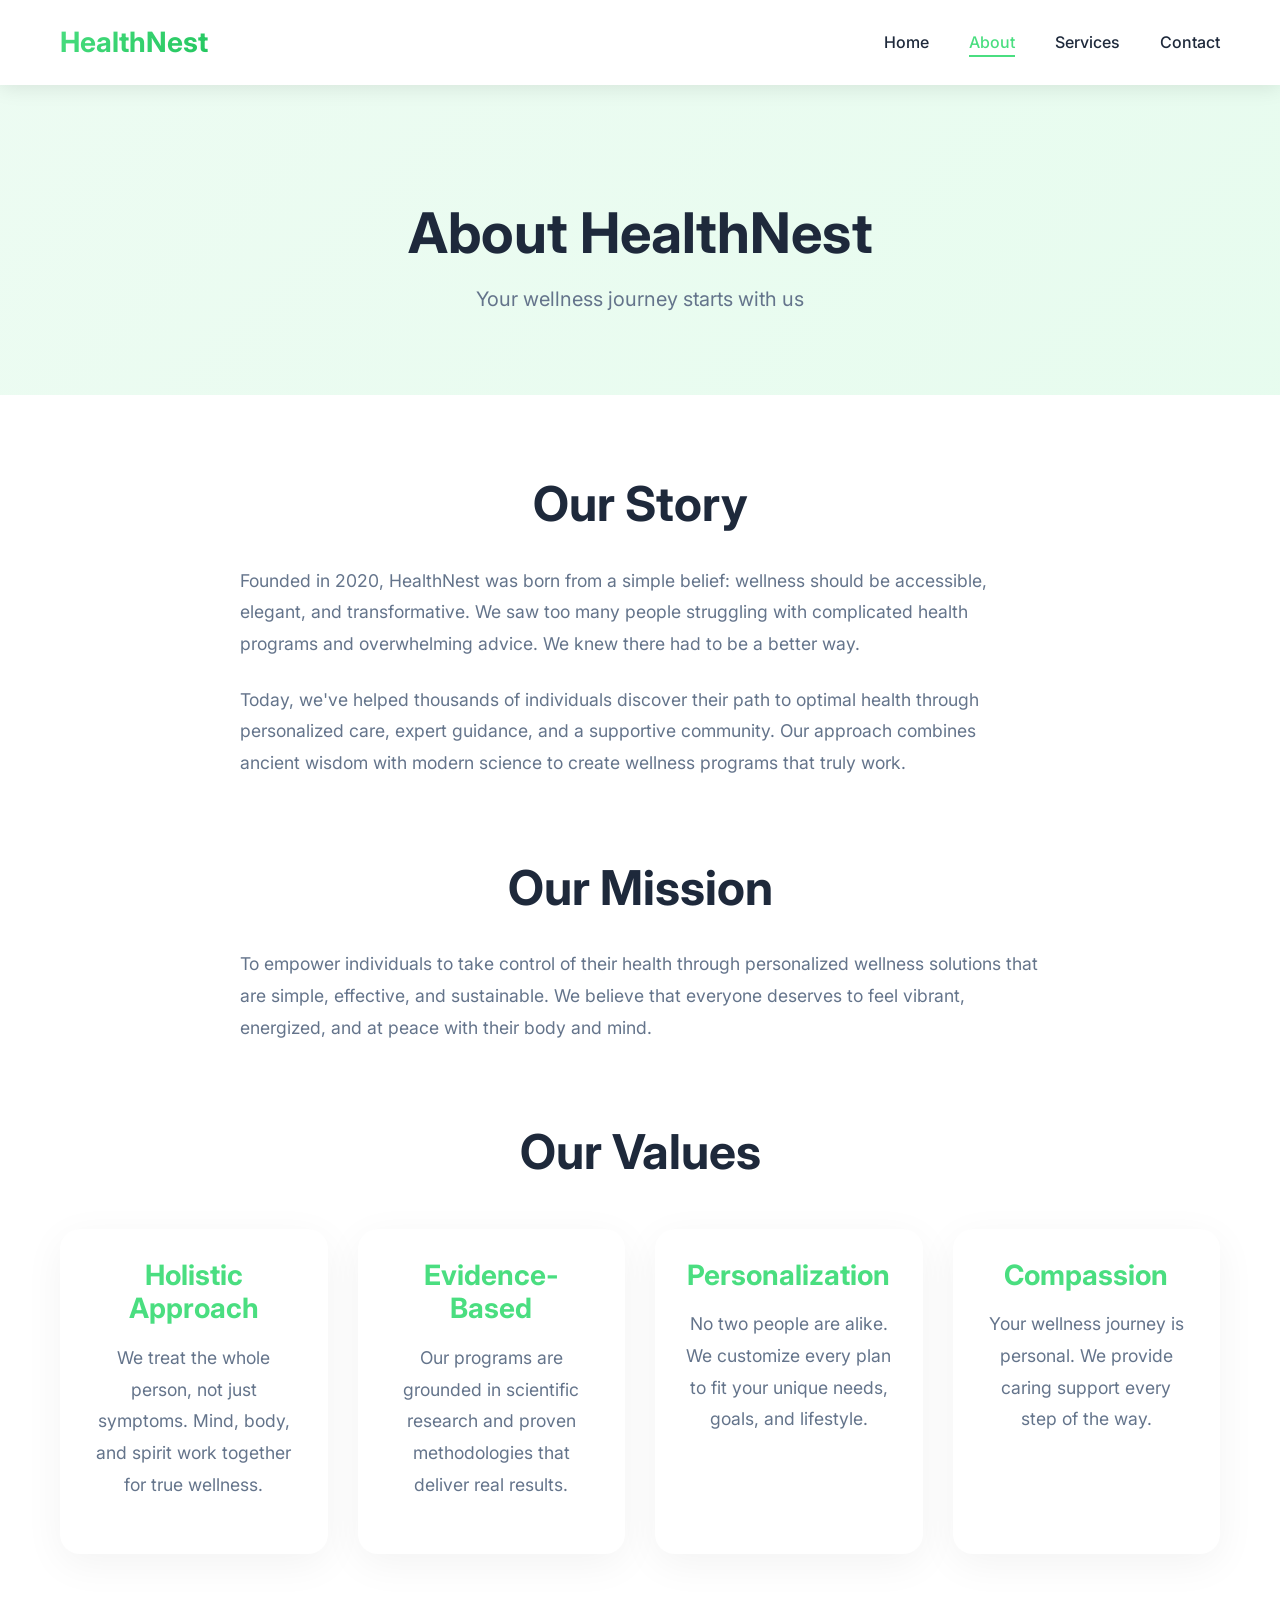
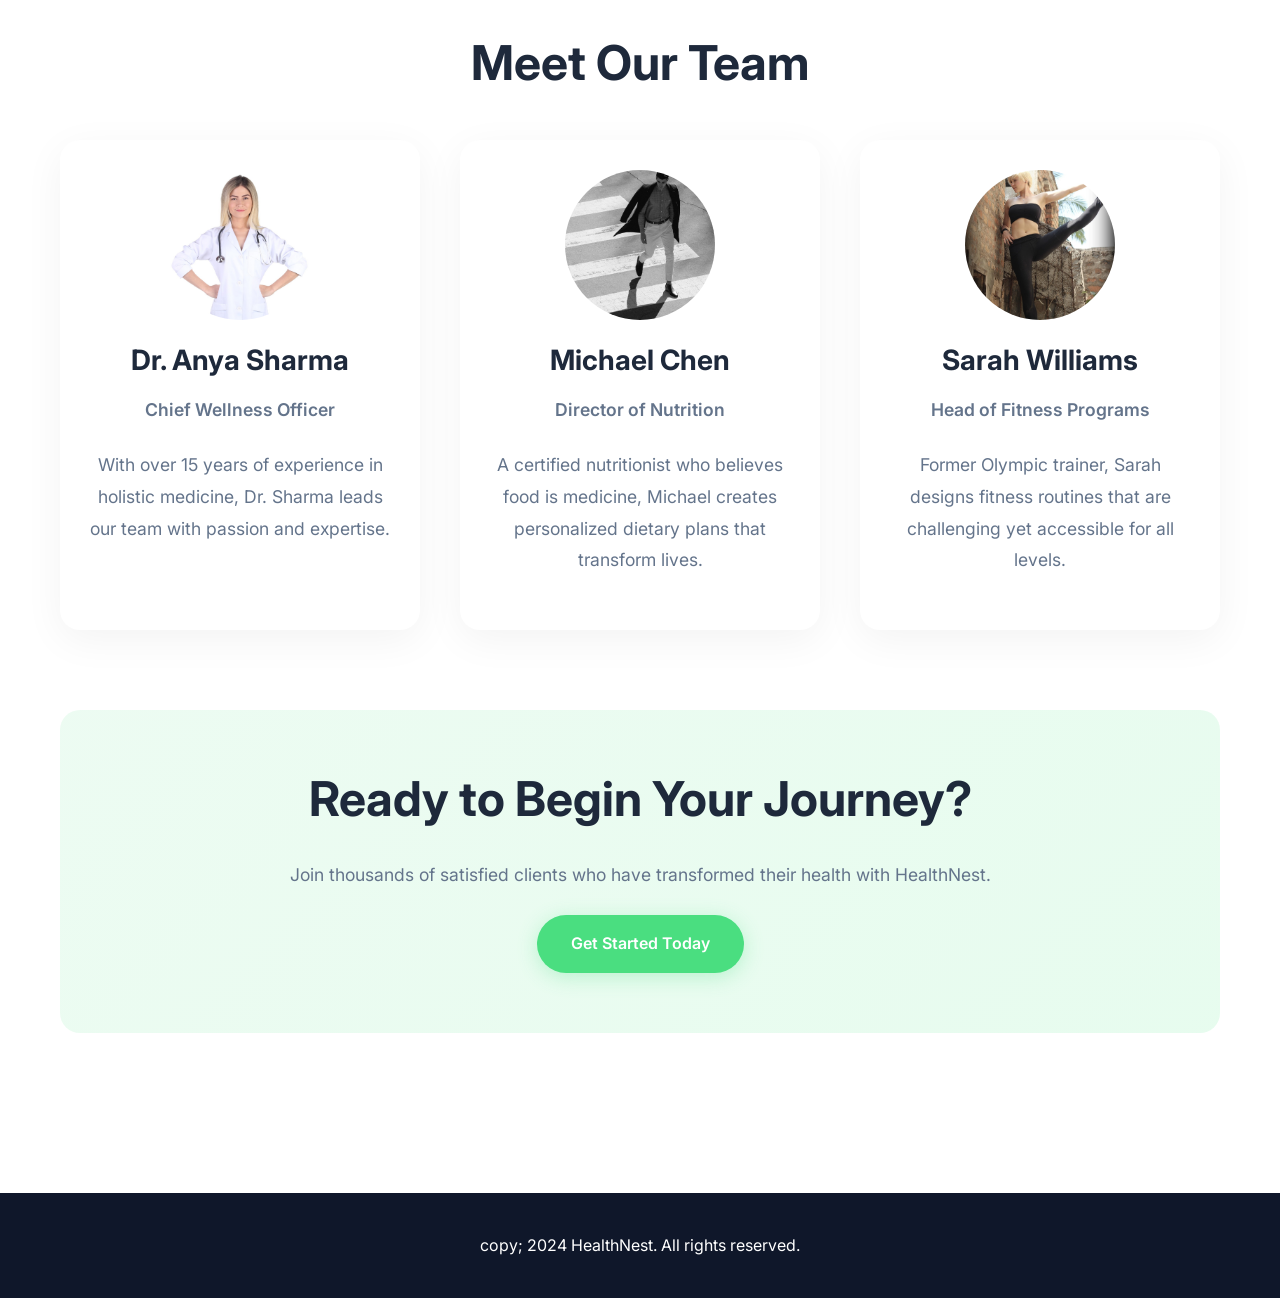
==== about-us.html @ 3c0235e0 "my first commit" ====
<!DOCTYPE html>
<html lang="en">
<head>
    <meta charset="UTF-8">
    <meta name="viewport" content="width=device-width, initial-scale=1.0">
    <title>About Us - HealthNest</title>
    <link rel="stylesheet" href="capstone.css">
    <link rel="preconnect" href="https://fonts.googleapis.com">
    <link rel="preconnect" href="https://fonts.gstatic.com" crossorigin>
    <link href="https://fonts.googleapis.com/css2?family=Inter:wght@300;400;500;600;700&display=swap" rel="stylesheet">
</head>
<body>
    <nav class="navbar">
        <div class="container nav-container">
            <a href="index.html" class="logo">HealthNest</a>
            <ul class="nav-menu">
                <li><a href="capstone.html" class="nav-link">Home</a></li>
                <li><a href="about-us.html" class="nav-link active">About</a></li>
                <li><a href="services.html" class="nav-link">Services</a></li>
                <li><a href="contact.html" class="nav-link">Contact</a></li>
            </ul>
        </div>
    </nav>

    <section class="page-hero">
        <div class="container">
            <h1>About HealthNest</h1>
            <p class="subtitle">Your wellness journey starts with us</p>
        </div>
    </section>

    <section class="about-content">
        <div class="container">
            <div class="about-section">
                <h2>Our Story</h2>
                <p>Founded in 2020, HealthNest was born from a simple belief: wellness should be accessible, elegant, and transformative. We saw too many people struggling with complicated health programs and overwhelming advice. We knew there had to be a better way.</p>
                <p>Today, we've helped thousands of individuals discover their path to optimal health through personalized care, expert guidance, and a supportive community. Our approach combines ancient wisdom with modern science to create wellness programs that truly work.</p>
            </div>

            <div class="about-section">
                <h2>Our Mission</h2>
                <p>To empower individuals to take control of their health through personalized wellness solutions that are simple, effective, and sustainable. We believe that everyone deserves to feel vibrant, energized, and at peace with their body and mind.</p>
            </div>

            <div class="about-section">
                <h2>Our Values</h2>
                <div class="values-grid">
                    <div class="value-card">
                        <h3>Holistic Approach</h3>
                        <p>We treat the whole person, not just symptoms. Mind, body, and spirit work together for true wellness.</p>
                    </div>
                    <div class="value-card">
                        <h3>Evidence-Based</h3>
                        <p>Our programs are grounded in scientific research and proven methodologies that deliver real results.</p>
                    </div>
                    <div class="value-card">
                        <h3>Personalization</h3>
                        <p>No two people are alike. We customize every plan to fit your unique needs, goals, and lifestyle.</p>
                    </div>
                    <div class="value-card">
                        <h3>Compassion</h3>
                        <p>Your wellness journey is personal. We provide caring support every step of the way.</p>
                    </div>
                </div>
            </div>

            <div class="about-section team-section">
                <h2>Meet Our Team</h2>
                <div class="team-grid">
                    <div class="team-member">
                        <div class="member-image"></div>
                        <h3>Dr. Anya Sharma</h3>
                        <p class="member-role">Chief Wellness Officer</p>
                        <p>With over 15 years of experience in holistic medicine, Dr. Sharma leads our team with passion and expertise.</p>
                    </div>
                    <div class="team-member">
                        <div class="member-image team-2"></div>
                        <h3>Michael Chen</h3>
                        <p class="member-role">Director of Nutrition</p>
                        <p>A certified nutritionist who believes food is medicine, Michael creates personalized dietary plans that transform lives.</p>
                    </div>
                    <div class="team-member">
                        <div class="member-image team-3"></div>
                        <h3>Sarah Williams</h3>
                        <p class="member-role">Head of Fitness Programs</p>
                        <p>Former Olympic trainer, Sarah designs fitness routines that are challenging yet accessible for all levels.</p>
                    </div>
                </div>
            </div>

            <div class="about-section cta-section-about">
                <h2>Ready to Begin Your Journey?</h2>
                <p>Join thousands of satisfied clients who have transformed their health with HealthNest.</p>
                <a href="contact.html" class="btn btn-primary">Get Started Today</a>
            </div>
        </div>
    </section>

    <footer class="footer">
        <div class="container">
            <p>copy; 2024 HealthNest. All rights reserved.</p>
        </div>
    </footer>
</body>
</html>
---- capstone.css ----
* {
    margin: 0;
    padding: 0;
    box-sizing: border-box;
}

body {
    font-family: 'Inter', -apple-system, BlinkMacSystemFont, 'Segoe UI', sans-serif;
    line-height: 1.6;
    color: #1e293b;
    background:#ffffff;
    padding-top: 80px;
}

.container {
    max-width: 1200px;
    margin: 0 auto;
    padding: 0 20px;
}

.navbar {
    position: fixed;
    top: 0;
    left: 0;
    width: 100%;
    background: #ffffff;
    box-shadow: 0 2px 20px rgba(0, 0, 0, 0.1);
    z-index: 1000;
    padding: 20px 0;
}

.nav-container {
    display: flex;
    justify-content: space-between;
    align-items: center;
}

.logo {
    font-size: 1.75rem;
    font-weight: 700;
    background: linear-gradient(135deg, #4ade80 0%, #22c55e 100%);
    -webkit-background-clip: text;
    -webkit-text-fill-color: transparent;
    background-clip: text;
    text-decoration: none;
}

.nav-menu {
    display: flex;
    list-style: none;
    gap: 40px;
    margin: 0;
    padding: 0;
}

.nav-link {
    color: #1e293b;
    text-decoration: none;
    font-weight: 500;
    transition: color 0.3s ease;
    position: relative;
}

.nav-link:hover,
.nav-link.active {
    color: #4ade80;
}

.nav-link::after {
    content: '';
    position: absolute;
    bottom: -5px;
    left: 0;
    width: 0;
    height: 2px;
    background: #4ade80;
    transition: width 0.3s ease;
}

.nav-link:hover::after,
.nav-link.active::after {
    width: 100%;
}

h1, h2, h3, h4 {
    font-weight: 700;
    line-height: 1.2;
}

h1 {
    font-size: 4rem;
    margin-bottom: 1rem;
}

h2 {
    font-size: 3rem;
    margin-bottom: 1.5rem;
}

h3 {
    font-size: 1.75rem;
    margin-bottom: 1rem;
}

h4 {
    font-size: 1.25rem;
    margin-bottom: 0.75rem;
}

.label {
    text-transform: uppercase;
    font-size: 0.875rem;
    font-weight: 600;
    letter-spacing: 1.5px;
    color: #4ade80;
    margin-bottom: 1rem;
}

.btn {
    display: inline-block;
    padding: 14px 32px;
    border-radius: 50px;
    text-decoration: none;
    font-weight: 600;
    font-size: 1rem;
    transition: all 0.3s ease;
    cursor: pointer;
    border: 2px solid transparent;
}

.btn-primary {
    background: #4ade80;
    color: #ffffff;
    box-shadow: 0 4px 20px rgba(74, 222, 128, 0.3);
}

.btn-primary:hover {
    transform: translateY(-2px);
    box-shadow: 0 6px 30px rgba(74, 222, 128, 0.4);
}

.btn-secondary {
    background: #ffffff;
    color: #4ade80;
    border: 2px solid #4ade80;
}

.btn-secondary:hover {
    background: 4ade80;
    color: #ffffff;
    transform: translateY(-2px);
}

.btn-outline {
    background: transparent;
    color: #1e293b;
    border: 2px solid #1e293b;
}

.btn-outline:hover {
    background: #1e293b;
    color: #ffffff;
    transform: translateY(-2px);
}

.hero {
    min-height: 90vh;
    display: flex;
    align-items: center;
    justify-content: center;
    text-align: center;
    background: linear-gradient(135deg, rgba(74, 222, 128, 0.1) 0%, rgba(134, 239, 172, 0.2) 100%);
    position: relative;
    overflow: hidden;
}

.hero::before {
    content: '';
    position: absolute;
    top: -50%;
    right: -20%;
    width: 600px;
    height: 600px;
    background: radial-gradient(circle, rgba(74, 222, 128, 0.3) 0%, transparent 70%);
    border-radius: 50%;
    animation: float 20s ease-in-out infinite;
}

.hero::after {
    content: '';
    position: absolute;
    bottom: -30%;
    left: -10%;
    width: 500px;
    height: 500px;
    background: radial-gradient(circle, rgba(134, 239, 172, 0.2) 0%, transparent 70%);
    border-radius: 50%;
    animation: float 15s ease-in-out infinite reverse;
}

@keyframes float {
    0%, 100% { transform: translateY(0) translateX(0); }
    50% { transform: translateY(-30px) translateX(20px); }
}

.hero .container {
    position: relative;
    z-index: 1;
}

.hero-title {
    font-size: 5rem;
    background: linear-gradient(135deg, #4ade80 0%, #22c55e 100%);
    -webkit-background-clip: text;
    -webkit-text-fill-color: transparent;
    background-clip: text;
    animation: fadeInUp 1s ease-out;
}

.hero-subtitle {
    font-size: 1.25rem;
    color: #64748b;
    margin-bottom: 2rem;
    animation: fadeInUp 1s ease-out 0.2s backwards;
}

@keyframes fadeInUp {
    from {
        opacity: 0;
        transform: translateY(30px);
    }
    to {
        opacity: 1;
        transform: translateY(0);
    }
}

.cta-section {
    padding: 80px 0;
    text-align: center;
    background: #f8fafc;
}

.cta-section h2 {
    margin-bottom: 2rem;
}

.services {
    padding: 100px 0;
}

.service-grid {
    display: grid;
    grid-template-columns: repeat(auto-fit, minmax(300px, 1fr));
    gap: 40px;
}

.service-card {
    padding: 40px;
    background: #ffffff;
    border-radius: 20px;
    box-shadow: 0 10px 40px rgba(0, 0, 0, 0.05);
    transition: all 0.3s ease;
}

.service-card:hover {
    transform: translateY(-10px);
    box-shadow: 0 20px 60px rgba(74, 222, 128, 0.15);
}

.service-card h3 {
    color: #4ade80;
    margin-bottom: 1rem;
}

.testimonial-featured {
    padding: 100px 0;
    text-align: center;
    background: linear-gradient(135deg, #4ade80 0%, #22c55e 100%);
    color: #ffffff;
}

.testimonial-featured .quote {
    font-size: 1.25rem;
    max-width: 700px;
    margin: 0 auto 2rem;
    font-style: italic;
}

.testimonial-author {
    display: flex;
    align-items: center;
    justify-content: center;
    gap: 15px;
    margin-bottom: 2rem;
}

.author-image {
    width: 60px;
    height: 60px;
    border-radius: 50%;
    background: url('attached_assets/stock_images/yoga_instructor_woma_9320db5f.jpg');
    background-size: cover;
    background-position: center;
    opacity: 0.9;
}

.author-name {
    font-weight: 600;
    font-size: 1.1rem;
}

.marquee-section {
    background: #0f172a;
    color: #ffffff;
    padding: 30px 0;
    overflow: hidden;
}

.marquee {
    white-space: nowrap;
    overflow: hidden;
}

.marquee-content {
    display: inline-block;
    animation: marquee 30s linear infinite;
    font-size: 1.5rem;
    font-weight: 600;
}

.marquee-content span {
    margin: 0 40px;
}

@keyframes marquee {
    0% { transform: translateX(0); }
    100% { transform: translateX(-50%); }
}

.approach {
    padding: 100px 0;
    background: #f8fafc;
}

.approach h2 {
    text-align: center;
    margin-bottom: 3rem;
}

.approach-grid {
    display: grid;
    grid-template-columns: repeat(auto-fit, minmax(280px, 1fr));
    gap: 30px;
}

.approach-card {
    text-align: center;
    padding: 30px;
    background: #ffffff;
    border-radius: 20px;
    transition: transform 0.3s ease;
}

.approach-card:hover {
    transform: translateY(-10px);
}

.approach-image {
    width: 100%;
    height: 250px;
    border-radius: 15px;
    margin-bottom: 1.5rem;
}

.gradient-1 {
    background: linear-gradient(135deg, rgba(74, 222, 128, 0.3), rgba(134, 239, 172, 0.3)),
                url('attached_assets/stock_images/fresh_green_leaf_nat_150961d4.jpg');
    background-size: cover;
    background-position: center;
}

.gradient-2 {
    background: linear-gradient(135deg, rgba(74, 222, 128, 0.3), rgba(134, 239, 172, 0.3)),
                url('attached_assets/stock_images/fresh_green_leaf_nat_d57e6284.jpg');
    background-size: cover;
    background-position: center;
}

.gradient-3 {
    background: linear-gradient(135deg, rgba(74, 222, 128, 0.3), rgba(134, 239, 172, 0.3)),
                url('attached_assets/stock_images/fresh_green_leaf_nat_b745095a.jpg');
    background-size: cover;
    background-position: center;
}

.products {
    padding: 100px 0;
}

.products h2 {
    text-align: center;
    margin-bottom: 3rem;
}

.product-grid {
    display: grid;
    grid-template-columns: repeat(auto-fit, minmax(300px, 1fr));
    gap: 40px;
}

.product-card {
    background: #ffffff;
    border-radius: 20px;
    overflow: hidden;
    box-shadow: 0 10px 40px rgba(0, 0, 0, 0.1);
    padding: 30px;
    text-align: center;
    transition: transform 0.3s ease;
}

.product-card:hover {
    transform: translateY(-10px);
}

.product-image {
    width: 100%;
    height: 300px;
    border-radius: 15px;
    margin-bottom: 1.5rem;
}

.nature-1 {
    background: url('attached_assets/stock_images/natural_wellness_pro_c5c199d2.jpg');
    background-size: cover;
    background-position: center;
}

.nature-2 {
    background: url('attached_assets/stock_images/natural_wellness_pro_64025a47.jpg');
    background-size: cover;
    background-position: center;
}

.nature-3 {
    background: linear-gradient(135deg, rgba(74, 222, 128, 0.2), rgba(134, 239, 172, 0.2)),
                url('attached_assets/stock_images/fresh_green_leaf_nat_1f282277.jpg');
    background-size: cover;
    background-position: center;
}

.nature-4 {
    background: linear-gradient(135deg, rgba(74, 222, 128, 0.2), rgba(134, 239, 172, 0.2)),
                url('attached_assets/stock_images/fresh_green_leaf_nat_db4b8e32.jpg');
    background-size: cover;
    background-position: center;
}

.nature-5 {
    background: linear-gradient(135deg, rgba(74, 222, 128, 0.2), rgba(134, 239, 172, 0.2)),
                url('attached_assets/stock_images/fresh_green_leaf_nat_7510f5ce.jpg');
    background-size: cover;
    background-position: center;
}

.nature-6 {
    background: linear-gradient(135deg, rgba(74, 222, 128, 0.2), rgba(134, 239, 172, 0.2)),
                url('attached_assets/stock_images/fresh_green_leaf_nat_150961d4.jpg');
    background-size: cover;
    background-position: center;
}

.nature-7 {
    background: linear-gradient(135deg, rgba(74, 222, 128, 0.2), rgba(134, 239, 172, 0.2)),
                url('attached_assets/stock_images/fresh_green_leaf_nat_d57e6284.jpg');
    background-size: cover;
    background-position: center;
}

.nature-8 {
    background: linear-gradient(135deg, rgba(74, 222, 128, 0.2), rgba(134, 239, 172, 0.2)),
                url('attached_assets/stock_images/fresh_green_leaf_nat_b745095a.jpg');
    background-size: cover;
    background-position: center;
}

.product-price {
    font-size: 2rem;
    font-weight: 700;
    color: #4ade80;
    margin-bottom: 1rem;
}

.pricing {
    padding: 100px 0;
    background: #f8fafc;
}

.pricing-grid {
    display: grid;
    grid-template-columns: repeat(auto-fit, minmax(280px, 1fr));
    gap: 30px;
}

.pricing-card {
    background: #ffffff;
    border-radius: 20px;
    padding: 40px;
    text-align: center;
    box-shadow: 0 10px 40px rgba(0, 0, 0, 0.05);
    transition: all 0.3s ease;
}

.pricing-card:hover {
    transform: translateY(-10px);
    box-shadow: 0 20px 60px rgba(0, 0, 0, 0.1);
}

.pricing-card.featured {
    background: linear-gradient(135deg, #4ade80 0%, #22c55e 100%);
    color: #ffffff;
    transform: scale(1.05);
}

.pricing-card.featured:hover {
    transform: scale(1.08) translateY(-10px);
}

.pricing-subtitle {
    color: #64748b;
    margin-bottom: 1.5rem;
}

.pricing-card.featured .pricing-subtitle {
    color: rgba(255, 255, 255, 0.9);
}

.pricing-amount {
    font-size: 3rem;
    font-weight: 700;
    margin-bottom: 1.5rem;
}

.pricing-features {
    list-style: none;
    text-align: left;
    margin-top: 2rem;
}

.pricing-features li {
    padding: 10px 0;
    border-bottom: 1px solid rgba(0, 0, 0, 0.1);
}

.pricing-card.featured .pricing-features li {
    border-bottom-color: rgba(255, 255, 255, 0.2);
}

.health-hub {
    padding: 100px 0;
    text-align: center;
}

.hub-description {
    max-width: 700px;
    margin: 0 auto 2rem;
    font-size: 1.1rem;
    color: #64748b;
}

.mindful-section {
    margin-top: 4rem;
    max-width: 700px;
    margin-left: auto;
    margin-right: auto;
}

.team {
    padding: 80px 0;
    background: #f8fafc;
}

.team-card {
    display: flex;
    align-items: center;
    gap: 30px;
    max-width: 600px;
    margin: 0 auto;
    background: #ffffff;
    padding: 40px;
    border-radius: 20px;
    box-shadow: 0 10px 40px rgba(0, 0, 0, 0.05);
}

.team-image {
    width: 120px;
    height: 120px;
    border-radius: 50%;
    background: url('attached_assets/stock_images/professional_woman_d_1f0eef5b.jpg');
    background-size: cover;
    background-position: center;
    flex-shrink: 0;
}

.team-role {
    color: #4ade80;
    font-weight: 600;
}

.care-section {
    padding: 100px 0;
}

.care-content {
    display: grid;
    grid-template-columns: repeat(auto-fit, minmax(300px, 1fr));
    gap: 60px;
    align-items: center;
}

.care-image {
    width: 100%;
    height: 400px;
    border-radius: 20px;
}

.nature-bg {
    background: linear-gradient(135deg, rgba(74, 222, 128, 0.3), rgba(134, 239, 172, 0.3)),
                url('attached_assets/stock_images/fresh_green_leaf_nat_1f282277.jpg');
    background-size: cover;
    background-position: center;
}

.holistic-health {
    padding: 100px 0;
    background: #f8fafc;
}

.section-header {
    text-align: center;
    max-width: 700px;
    margin: 0 auto 4rem;
}

.tabs {
    max-width: 900px;
    margin: 0 auto;
}

.tabs input[type="radio"] {
    display: none;
}

.tab-labels {
    display: flex;
    flex-wrap: wrap;
    gap: 10px;
    justify-content: center;
    margin-bottom: 3rem;
}

.tab-labels label {
    padding: 12px 24px;
    background: #ffffff;
    border-radius: 50px;
    cursor: pointer;
    transition: all 0.3s ease;
    font-weight: 600;
}

.tab-labels label:hover {
    background: #86efac;
    color: #ffffff;
}

#tab1:checked ~ .tab-labels label[for="tab1"],
#tab2:checked ~ .tab-labels label[for="tab2"],
#tab3:checked ~ .tab-labels label[for="tab3"],
#tab4:checked ~ .tab-labels label[for="tab4"],
#tab5:checked ~ .tab-labels label[for="tab5"],
#tab6:checked ~ .tab-labels label[for="tab6"] {
    background: #4ade80;
    color: #ffffff;
}

.tab-content {
    position: relative;
}

.tab-panel {
    display: none;
    animation: fadeIn 0.5s ease;
}

@keyframes fadeIn {
    from { opacity: 0; transform: translateY(20px); }
    to { opacity: 1; transform: translateY(0); }
}

#tab1:checked ~ .tab-content .tab-panel:nth-child(1),
#tab2:checked ~ .tab-content .tab-panel:nth-child(2),
#tab3:checked ~ .tab-content .tab-panel:nth-child(3),
#tab4:checked ~ .tab-content .tab-panel:nth-child(4),
#tab5:checked ~ .tab-content .tab-panel:nth-child(5),
#tab6:checked ~ .tab-content .tab-panel:nth-child(6) {
    display: block;
}

.tab-image {
    width: 100%;
    height: 400px;
    border-radius: 20px;
    margin-bottom: 2rem;
}

.tab-panel p {
    text-align: center;
    font-size: 1.1rem;
    color: #64748b;
}

.features {
    padding: 100px 0;
}

.features-grid {
    display: grid;
    grid-template-columns: repeat(auto-fit, minmax(250px, 1fr));
    gap: 40px;
    margin-top: 3rem;
}

.feature-card {
    background: #ffffff;
    padding: 30px;
    border-radius: 20px;
    box-shadow: 0 10px 40px rgba(0, 0, 0, 0.05);
}

.feature-card ul {
    list-style: none;
}

.feature-card li {
    padding: 8px 0;
    color: #64748b;
}

.feature-card li::before {
    content: '✓ ';
    color: #4ade80;
    font-weight: bold;
    margin-right: 8px;
}

.testimonials {
    padding: 100px 0;
    background: #f8fafc;
}

.testimonials h2 {
    text-align: center;
    margin-bottom: 3rem;
}

.testimonials-grid {
    display: grid;
    grid-template-columns: repeat(auto-fit, minmax(280px, 1fr));
    gap: 30px;
}

.testimonial-card {
    background: #ffffff;
    padding: 30px;
    border-radius: 20px;
    text-align: center;
    box-shadow: 0 10px 40px rgba(0, 0, 0, 0.05);
    transition: transform 0.3s ease;
}

.testimonial-card:hover {
    transform: translateY(-10px);
}

.testimonial-avatar {
    width: 80px;
    height: 80px;
    border-radius: 50%;
    margin: 1.5rem auto 1rem;
}

.avatar-1 { 
    background: url('attached_assets/stock_images/yoga_instructor_woma_9320db5f.jpg');
    background-size: cover;
    background-position: center;
}
.avatar-2 { 
    background: url('attached_assets/stock_images/professional_man_sof_7490a101.jpg');
    background-size: cover;
    background-position: center;
}
.avatar-3 { 
    background: url('attached_assets/stock_images/woman_graphic_design_acc1d020.jpg');
    background-size: cover;
    background-position: center;
}
.avatar-4 { 
    background: url('attached_assets/stock_images/chef_man_cooking_pro_215b1683.jpg');
    background-size: cover;
    background-position: center;
}
.avatar-5 { 
    background: url('attached_assets/stock_images/artist_woman_creativ_6fee7a94.jpg');
    background-size: cover;
    background-position: center;
}
.avatar-6 { 
    background: url('attached_assets/stock_images/architect_man_profes_24f59ecd.jpg');
    background-size: cover;
    background-position: center;
}

.testimonial-name {
    font-weight: 600;
    margin-bottom: 0.25rem;
}

.testimonial-role {
    color: #64748b;
    font-size: 0.9rem;
}

.final-cta {
    padding: 120px 0;
    text-align: center;
    background: linear-gradient(135deg, rgba(74, 222, 128, 0.1), rgba(134, 239, 172, 0.2));
}

.cta-highlight {
    font-size: 4rem;
    background: linear-gradient(135deg, #4ade80 0%, #22c55e 100%);
    -webkit-background-clip: text;
    -webkit-text-fill-color: transparent;
    background-clip: text;
    margin-bottom: 2rem;
}

.cta-buttons {
    display: flex;
    gap: 20px;
    justify-content: center;
    flex-wrap: wrap;
}

.wellness-steps {
    padding: 100px 0;
}

.steps-grid {
    display: grid;
    grid-template-columns: repeat(auto-fit, minmax(300px, 1fr));
    gap: 40px;
}

.step-card {
    background: #ffffff;
    padding: 40px;
    border-radius: 20px;
    box-shadow: 0 10px 40px rgba(0, 0, 0, 0.05);
    position: relative;
}

.step-image {
    width: 100%;
    height: 250px;
    border-radius: 15px;
    margin-bottom: 1.5rem;
}

.step-1 {
    background: linear-gradient(135deg, rgba(74, 222, 128, 0.3), rgba(134, 239, 172, 0.3)),
                url('attached_assets/stock_images/fresh_green_leaf_nat_db4b8e32.jpg');
    background-size: cover;
    background-position: center;
}

.step-2 {
    background: linear-gradient(135deg, rgba(34, 197, 94, 0.3), rgba(74, 222, 128, 0.3)),
                url('attached_assets/stock_images/fresh_green_leaf_nat_7510f5ce.jpg');
    background-size: cover;
    background-position: center;
}

.step-number {
    display: inline-block;
    font-size: 3rem;
    font-weight: 700;
    color: #4ade80;
    opacity: 0.2;
    position: absolute;
    top: 20px;
    right: 30px;
}

.insight {
    padding: 80px 0;
    background: #f8fafc;
}

.insight-content {
    display: flex;
    align-items: center;
    gap: 40px;
    max-width: 700px;
    margin: 0 auto;
}

.insight-avatar {
    width: 100px;
    height: 100px;
    border-radius: 50%;
    background: url('attached_assets/stock_images/professional_woman_d_1f0eef5b.jpg');
    background-size: cover;
    background-position: center;
    flex-shrink: 0;
}

.insight-quote {
    font-size: 1.75rem;
    font-style: italic;
    font-weight: 600;
    margin: 1rem 0;
}

.insight-author {
    font-weight: 600;
    margin-top: 1rem;
}

.insight-role {
    color: #4ade80;
    font-size: 0.9rem;
}

.footer {
    padding: 40px 0;
    text-align: center;
    background: #0f172a;
    color: #ffffff;
}

.page-hero {
    padding: 120px 0 80px;
    text-align: center;
    background: linear-gradient(135deg, rgba(74, 222, 128, 0.1), rgba(134, 239, 172, 0.2));
}

.page-hero h1 {
    font-size: 3.5rem;
    margin-bottom: 1rem;
}

.subtitle {
    font-size: 1.25rem;
    color: #64748b;
}

.about-content {
    padding: 80px 0;
}

.about-section {
    margin-bottom: 80px;
}

.about-section h2 {
    text-align: center;
    margin-bottom: 2rem;
}

.about-section p {
    max-width: 800px;
    margin: 0 auto 1.5rem;
    font-size: 1.1rem;
    color: #64748b;
    line-height: 1.8;
}

.values-grid {
    display: grid;
    grid-template-columns: repeat(auto-fit, minmax(250px, 1fr));
    gap: 30px;
    margin-top: 3rem;
}

.value-card {
    background: #ffffff;
    padding: 30px;
    border-radius: 20px;
    box-shadow: 0 10px 40px rgba(0, 0, 0, 0.05);
    text-align: center;
    transition: transform 0.3s ease;
}

.value-card:hover {
    transform: translateY(-10px);
}

.value-card h3 {
    color: #4ade80;
    margin-bottom: 1rem;
}

.team-grid {
    display: grid;
    grid-template-columns: repeat(auto-fit, minmax(280px, 1fr));
    gap: 40px;
    margin-top: 3rem;
}

.team-member {
    background: #ffffff;
    padding: 30px;
    border-radius: 20px;
    box-shadow: 0 10px 40px rgba(0, 0, 0, 0.05);
    text-align: center;
}

.member-image {
    width: 150px;
    height: 150px;
    border-radius: 50%;
    background: url('attached_assets/stock_images/professional_woman_d_1f0eef5b.jpg');
    background-size: cover;
    background-position: center;
    margin: 0 auto 1.5rem;
}

.team-2 {
    background: url('attached_assets/stock_images/professional_man_sof_7490a101.jpg');
    background-size: cover;
    background-position: center;
}

.team-3 {
    background: url('attached_assets/stock_images/yoga_instructor_woma_9320db5f.jpg');
    background-size: cover;
    background-position: center;
}

.member-role {
    color: #4ade80;
    font-weight: 600;
    margin-bottom: 1rem;
}

.cta-section-about {
    text-align: center;
    padding: 60px 40px;
    background: linear-gradient(135deg, rgba(74, 222, 128, 0.1), rgba(134, 239, 172, 0.2));
    border-radius: 20px;
}

.services-detail {
    padding: 80px 0;
}

.service-detail-card {
    display: grid;
    grid-template-columns: repeat(auto-fit, minmax(300px, 1fr));
    gap: 60px;
    align-items: center;
    margin-bottom: 80px;
}

.service-detail-card.reverse {
    direction: rtl;
}

.service-detail-card.reverse > * {
    direction: ltr;
}

.service-detail-content h2 {
    color: #4ade80;
    margin-bottom: 1.5rem;
}

.service-description {
    font-size: 1.1rem;
    color: #64748b;
    margin-bottom: 2rem;
    line-height: 1.8;
}

.service-features {
    list-style: none;
    margin: 2rem 0;
}

.service-features li {
    padding: 10px 0;
    padding-left: 30px;
    position: relative;
}

.service-features li::before {
    content: '✓';
    position: absolute;
    left: 0;
    color: #4ade80;
    font-weight: bold;
    font-size: 1.2rem;
}

.service-detail-image {
    width: 100%;
    height: 400px;
    border-radius: 20px;
}

.serene-img {
    background: linear-gradient(135deg, rgba(74, 222, 128, 0.3), rgba(134, 239, 172, 0.3)),
                url('attached_assets/stock_images/fresh_green_leaf_nat_150961d4.jpg');
    background-size: cover;
    background-position: center;
}

.vibrant-img {
    background: linear-gradient(135deg, rgba(74, 222, 128, 0.3), rgba(134, 239, 172, 0.3)),
                url('attached_assets/stock_images/fresh_green_leaf_nat_d57e6284.jpg');
    background-size: cover;
    background-position: center;
}

.holistic-img {
    background: linear-gradient(135deg, rgba(74, 222, 128, 0.3), rgba(134, 239, 172, 0.3)),
                url('attached_assets/stock_images/fresh_green_leaf_nat_b745095a.jpg');
    background-size: cover;
    background-position: center;
}

.contact-section {
    padding: 80px 0;
}

.contact-grid {
    display: grid;
    grid-template-columns: repeat(auto-fit, minmax(300px, 1fr));
    gap: 60px;
}

.contact-info {
    background: #f8fafc;
    padding: 40px;
    border-radius: 20px;
}

.info-item {
    margin-bottom: 2rem;
}

.info-item h3 {
    color: #4ade80;
    margin-bottom: 0.5rem;
}

.info-item p {
    color: #64748b;
    line-height: 1.8;
}

.contact-form {
    background: #ffffff;
    padding: 40px;
    border-radius: 20px;
    box-shadow: 0 10px 40px rgba(0, 0, 0, 0.05);
}

.contact-form h2 {
    margin-bottom: 2rem;
}

.form-group {
    margin-bottom: 1.5rem;
}

.form-group label {
    display: block;
    margin-bottom: 0.5rem;
    font-weight: 600;
    color: #1e293b;
}

.form-group input,
.form-group select,
.form-group textarea {
    width: 100%;
    padding: 12px 16px;
    border: 2px solid #f8fafc;
    border-radius: 10px;
    font-family: 'Inter', sans-serif;
    font-size: 1rem;
    transition: border-color 0.3s ease;
}

.form-group input:focus,
.form-group select:focus,
.form-group textarea:focus {
    outline: none;
    border-color: #4ade80;
}

.form-group textarea {
    resize: vertical;
}

.map-section {
    padding: 80px 0;
    background: #f8fafc;
}

.map-section h2 {
    text-align: center;
    margin-bottom: 3rem;
}

.map-placeholder {
    background: linear-gradient(135deg, rgba(74, 222, 128, 0.2), rgba(134, 239, 172, 0.3));
    height: 400px;
    border-radius: 20px;
    display: flex;
    flex-direction: column;
    align-items: center;
    justify-content: center;
    color: #1e293b;
}

.map-placeholder p {
    font-size: 1.5rem;
    font-weight: 600;
}

.map-address {
    font-size: 1rem;
    color: #64748b;
    margin-top: 1rem;
}

@media (max-width: 768px) {
    h1, .hero-title {
        font-size: 3rem;
    }
    
    h2 {
        font-size: 2rem;
    }
    
    .service-grid,
    .approach-grid,
    .product-grid,
    .pricing-grid,
    .testimonials-grid,
    .steps-grid {
        grid-template-columns: 1fr;
    }
    
    .care-content {
        grid-template-columns: 1fr;
    }
    
    .team-card {
        flex-direction: column;
        text-align: center;
    }
    
    .insight-content {
        flex-direction: column;
        text-align: center;
    }
    
    .cta-highlight {
        font-size: 2.5rem;
    }
    
    .tab-labels {
        flex-direction: column;
        align-items: stretch;
    }
    
    .page-hero h1 {
        font-size: 2.5rem;
    }
    
    .nav-menu {
        gap: 20px;
        font-size: 0.9rem;
    }
    
    .values-grid,
    .team-grid,
    .contact-grid {
        grid-template-columns: 1fr;
    }
    
    .service-detail-card {
        grid-template-columns: 1fr;
    }
    
    .service-detail-card.reverse {
        direction: ltr;
    }
}
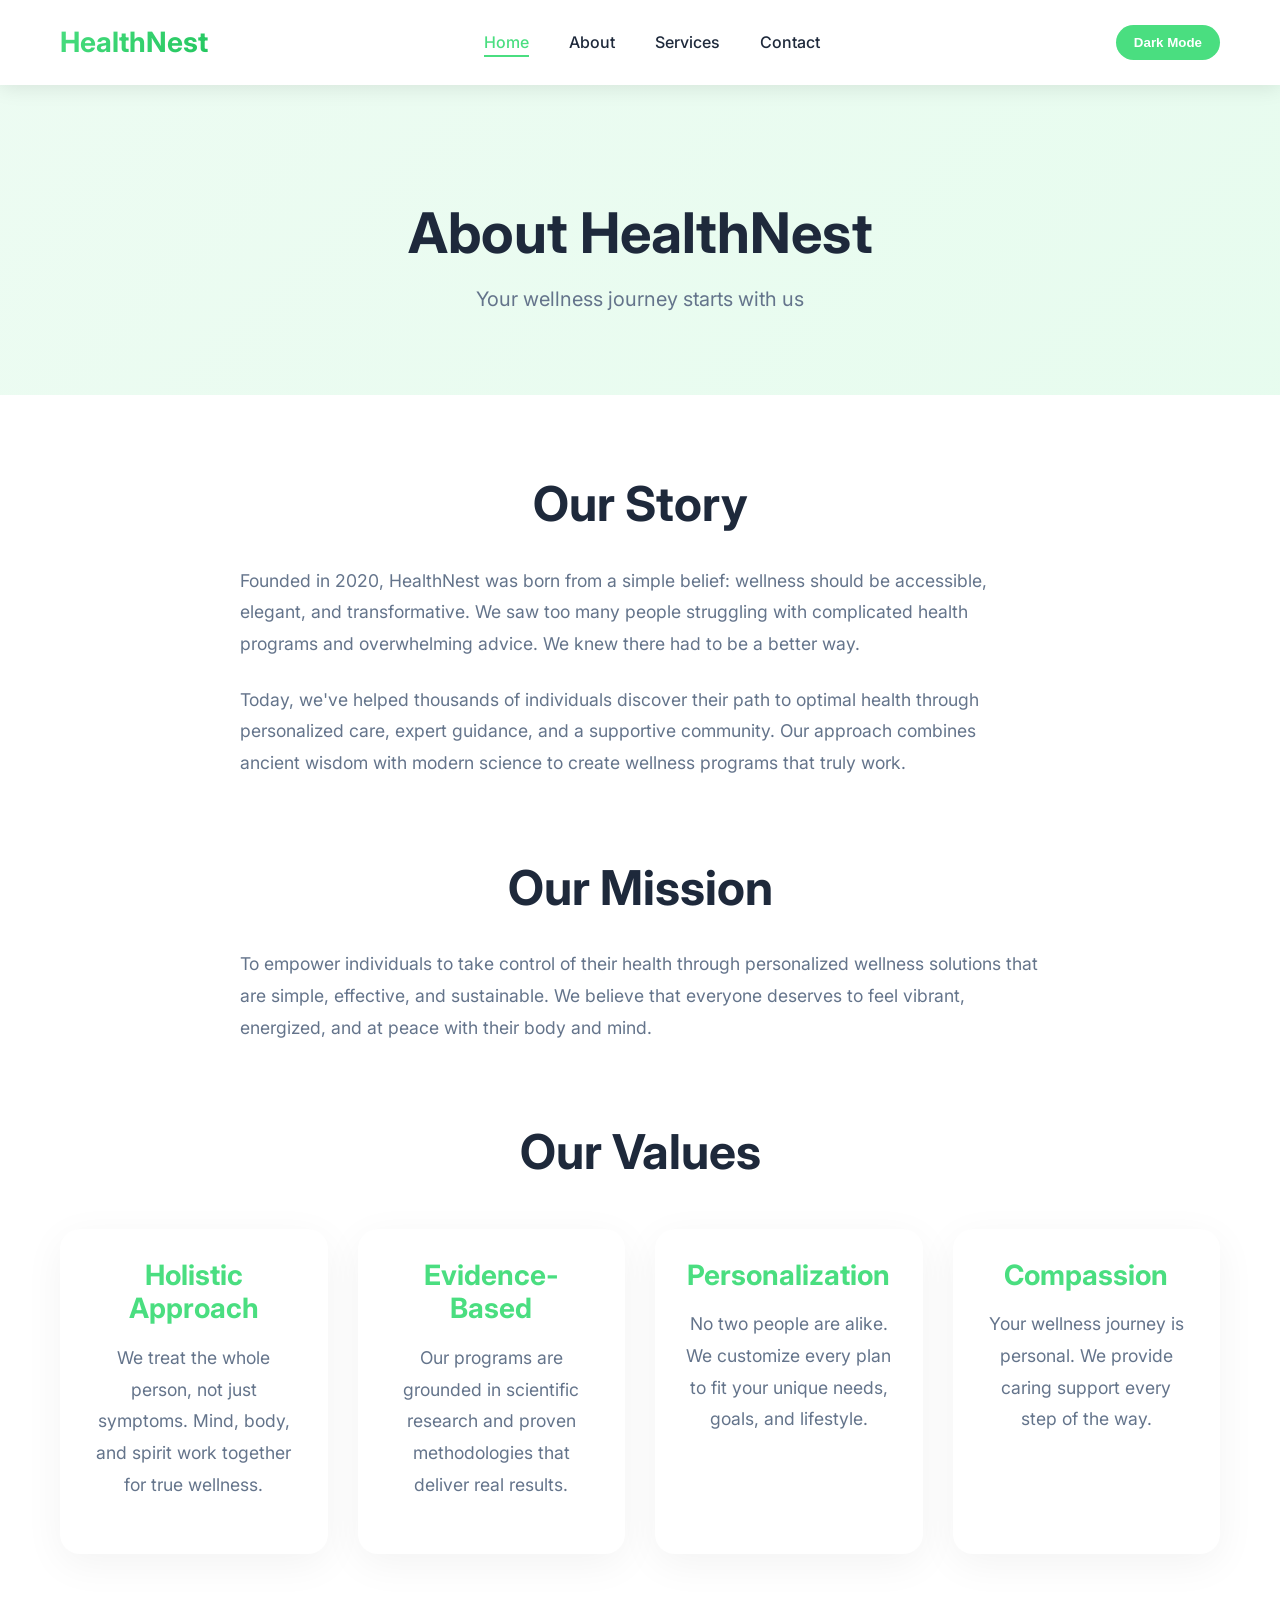
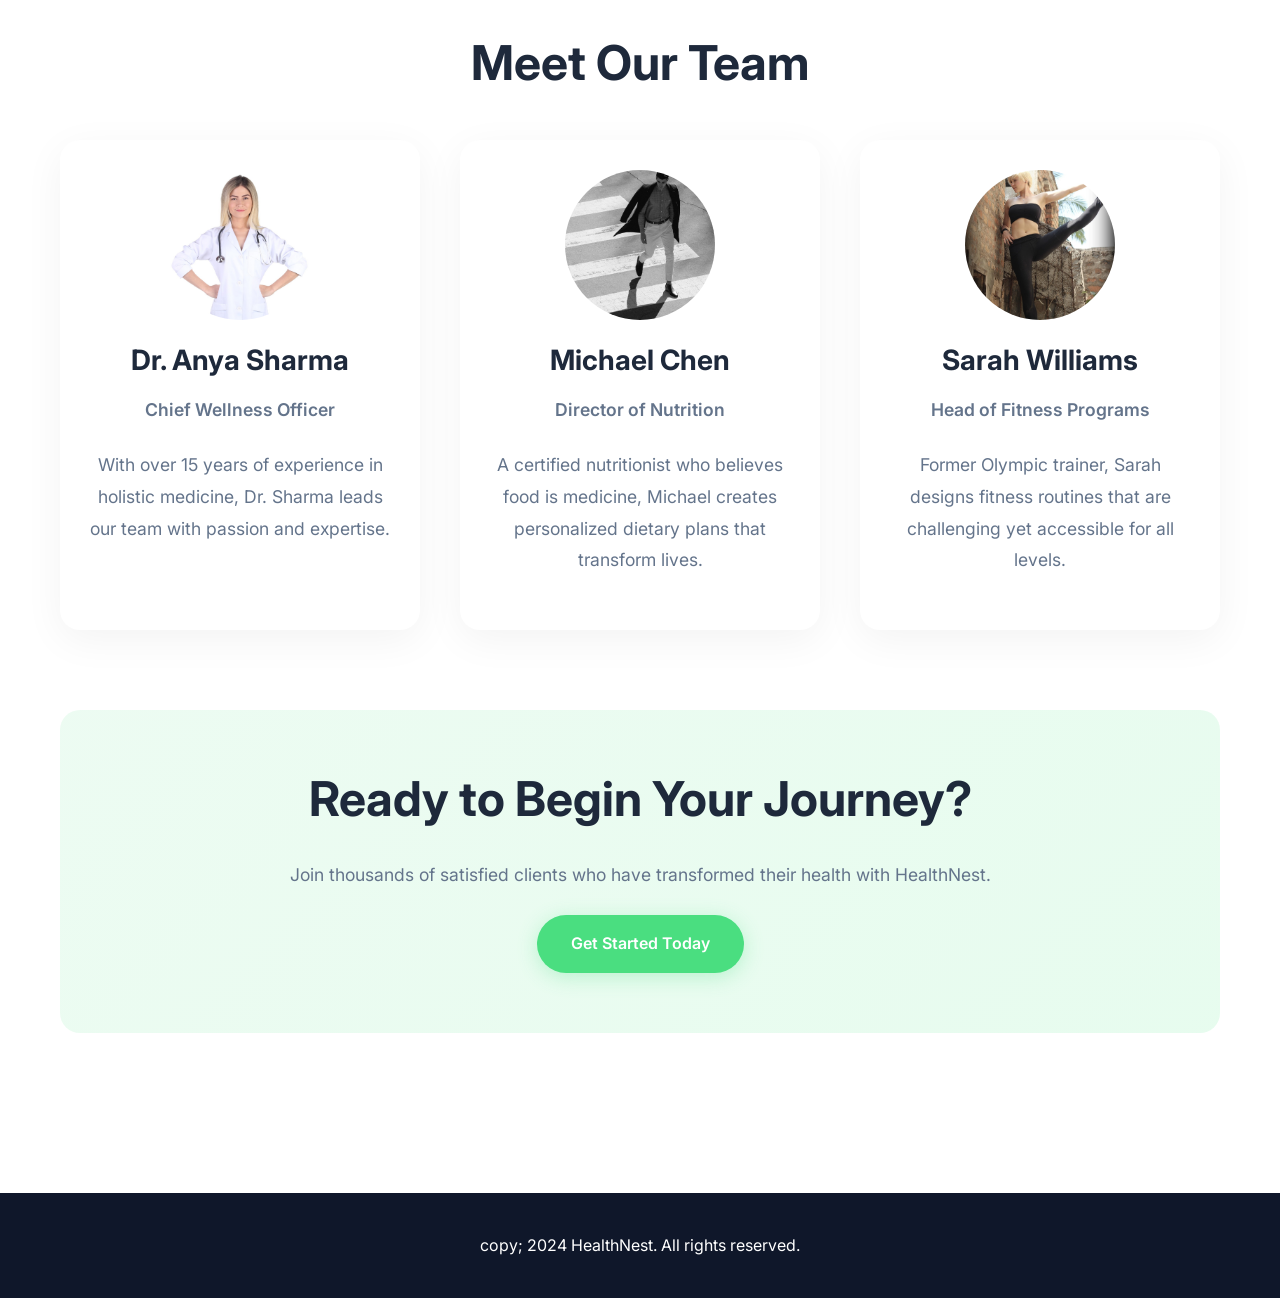
==== commit 5a3e77f1: "added dark mode using js and updated navbar" ====
--- a/about-us.html
+++ b/about-us.html
@@ -11,15 +11,17 @@
 </head>
 <body>
     <nav class="navbar">
-        <div class="container nav-container">
-            <a href="index.html" class="logo">HealthNest</a>
-            <ul class="nav-menu">
-                <li><a href="capstone.html" class="nav-link">Home</a></li>
-                <li><a href="about-us.html" class="nav-link active">About</a></li>
-                <li><a href="services.html" class="nav-link">Services</a></li>
-                <li><a href="contact.html" class="nav-link">Contact</a></li>
-            </ul>
-        </div>
+      <div class="container nav-container">
+        <a href="capstone.html" class="logo">HealthNest</a>
+        <ul class="nav-menu">
+          <li><a href="capstone.html" class="nav-link active">Home</a></li>
+          <li><a href="about-us.html" class="nav-link">About</a></li>
+          <li><a href="services.html" class="nav-link">Services</a></li>
+          <li><a href="contact.html" class="nav-link">Contact</a></li>
+        </ul>
+
+        <button id="theme-toggle" class="theme-btn">Dark Mode</button>
+      </div>
     </nav>
 
     <section class="page-hero">
@@ -101,5 +103,7 @@
             <p>copy; 2024 HealthNest. All rights reserved.</p>
         </div>
     </footer>
+        <script src="./capstone.js"></script>
+
 </body>
 </html>
--- a/capstone.css
+++ b/capstone.css
@@ -112,7 +112,6 @@
     font-size: 0.875rem;
     font-weight: 600;
     letter-spacing: 1.5px;
-    color: #4ade80;
     margin-bottom: 1rem;
 }
 
@@ -1311,3 +1310,103 @@
         direction: ltr;
     }
 }
+
+/* javascript css */
+
+/* DARK MODE */
+.theme-btn {
+    margin-left: 20px;
+    padding: 10px 18px;
+    border: none;
+    border-radius: 30px;
+    background: #4ade80;
+    color: #fff;
+    font-weight: 600;
+    cursor: pointer;
+    transition: 0.3s ease;
+}
+
+.theme-btn:hover {
+    opacity: 0.85;
+    transform: translateY(-2px);
+}
+
+/* Body + text */
+body.dark {
+    background: #0f172a;
+    color: #e2e8f0;
+}
+
+/* Elements turning dark */
+body.dark .navbar,
+body.dark .footer {
+    background: #1e293b !important;
+}
+
+body.dark .cta-section-about,
+body.dark .contact-info,
+body.dark .contact-form,
+body.dark .service-card,
+body.dark .product-card,
+body.dark .pricing-card,
+body.dark .team-card,
+body.dark .testimonial-card,
+body.dark .value-card,
+body.dark .team-member,
+body.dark .step-card ,
+body.dark .cta-section ,
+body.dark .cta-section .btn-secondary,
+body.dark .approach,
+body.dark .approach .approach-card,
+body.dark .insight,
+body.dark .map-section{
+    background: #1e293b;
+    color: #e2e8f0;
+    box-shadow: none;
+}
+body.dark .feature-card h4,
+body.dark .testimonials .container h2,
+body.dark .pricing .container h2{
+    color: black;
+}
+body.dark .insight{
+    background-color: rgba(19, 176, 98, 0.025);
+}
+body.dark .form-group label{
+    color: white;
+}
+
+/* Typography fixes */
+body.dark h1,
+body.dark h2,
+body.dark h3,
+body.dark h4,
+body.dark p,
+body.dark a {
+    color: #e2e8f0;
+}
+
+/* Outline buttons in dark mode */
+body.dark .btn-outline {
+    border-color: #fff;
+    color: #fff;
+}
+
+body.dark .btn-outline:hover {
+    background: #fff;
+    color: #1e293b;
+}
+
+/* Navbar links */
+body.dark .nav-link {
+    color: #e2e8f0;
+}
+
+body.dark .nav-link:hover,
+body.dark .nav-link.active {
+    color: #4ade80;
+}
+/* some other changes */
+body.dark .cta-section{
+    color: black;
+}
